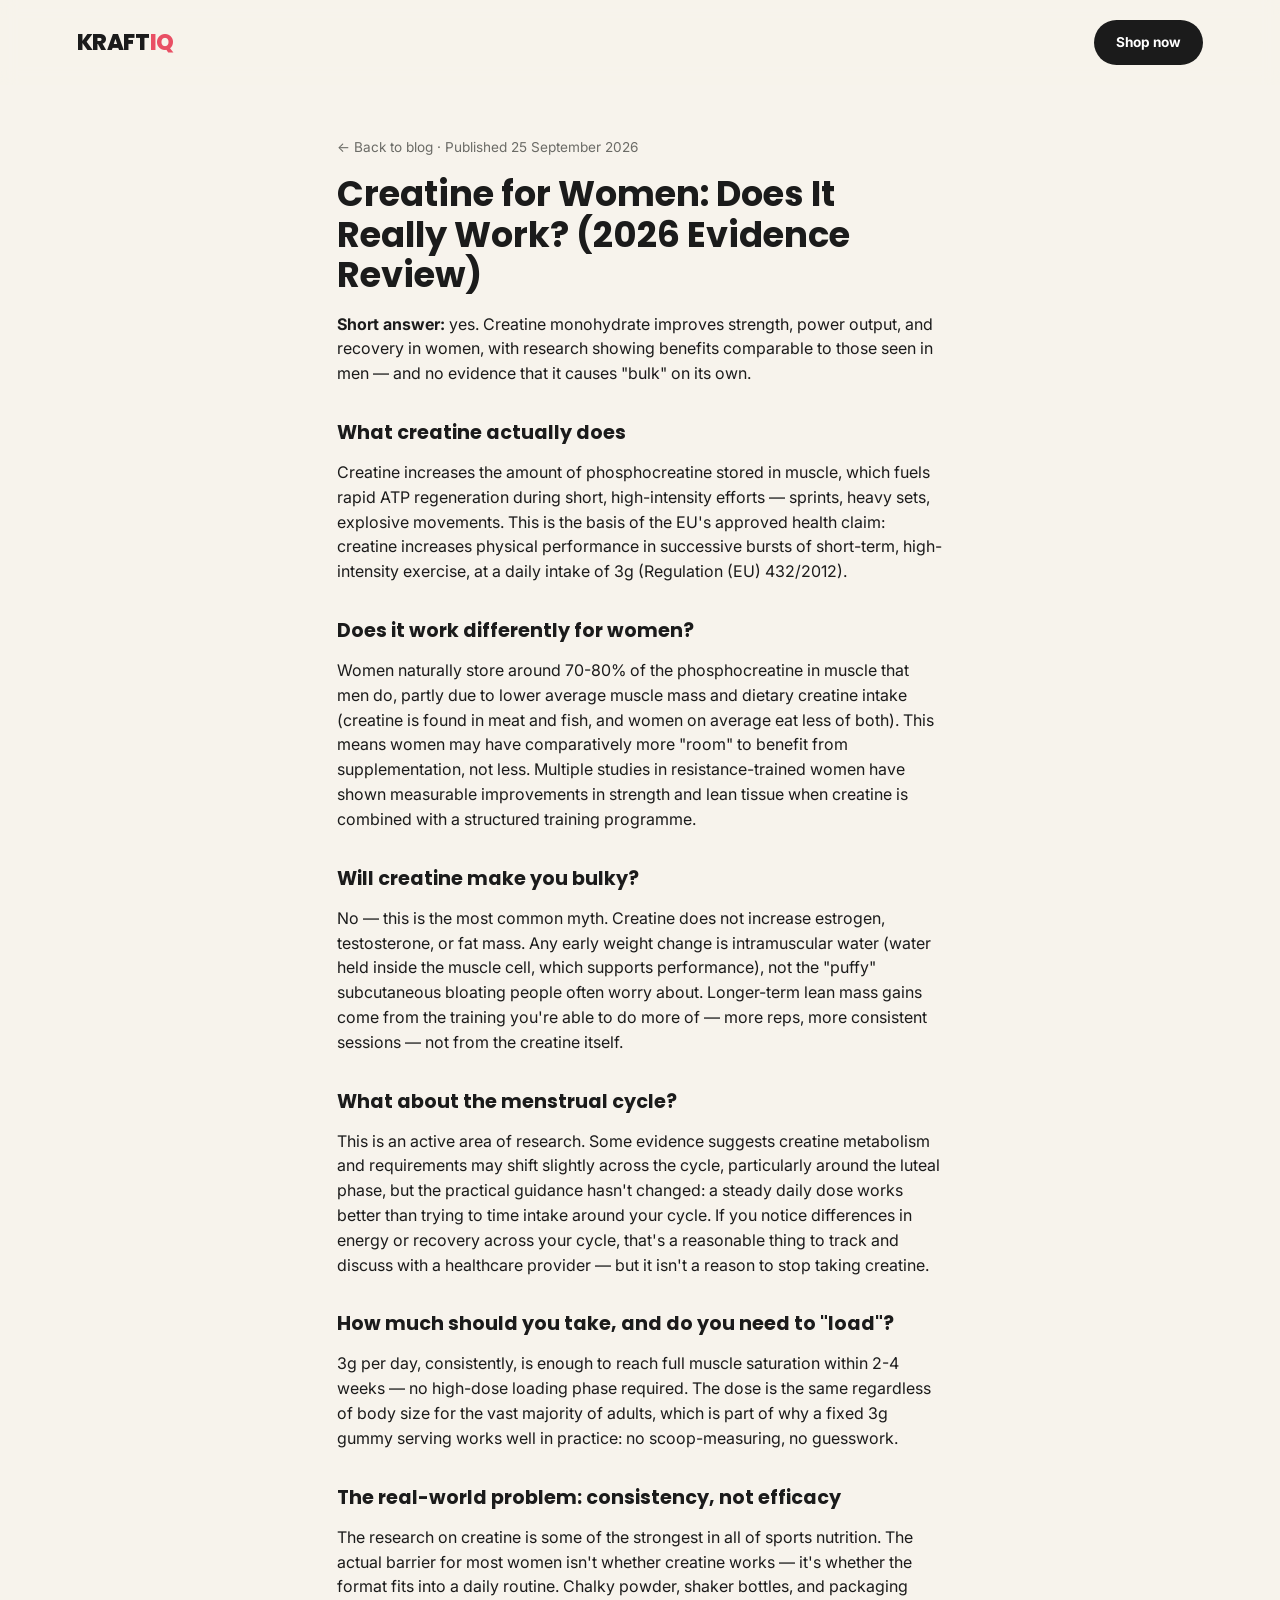
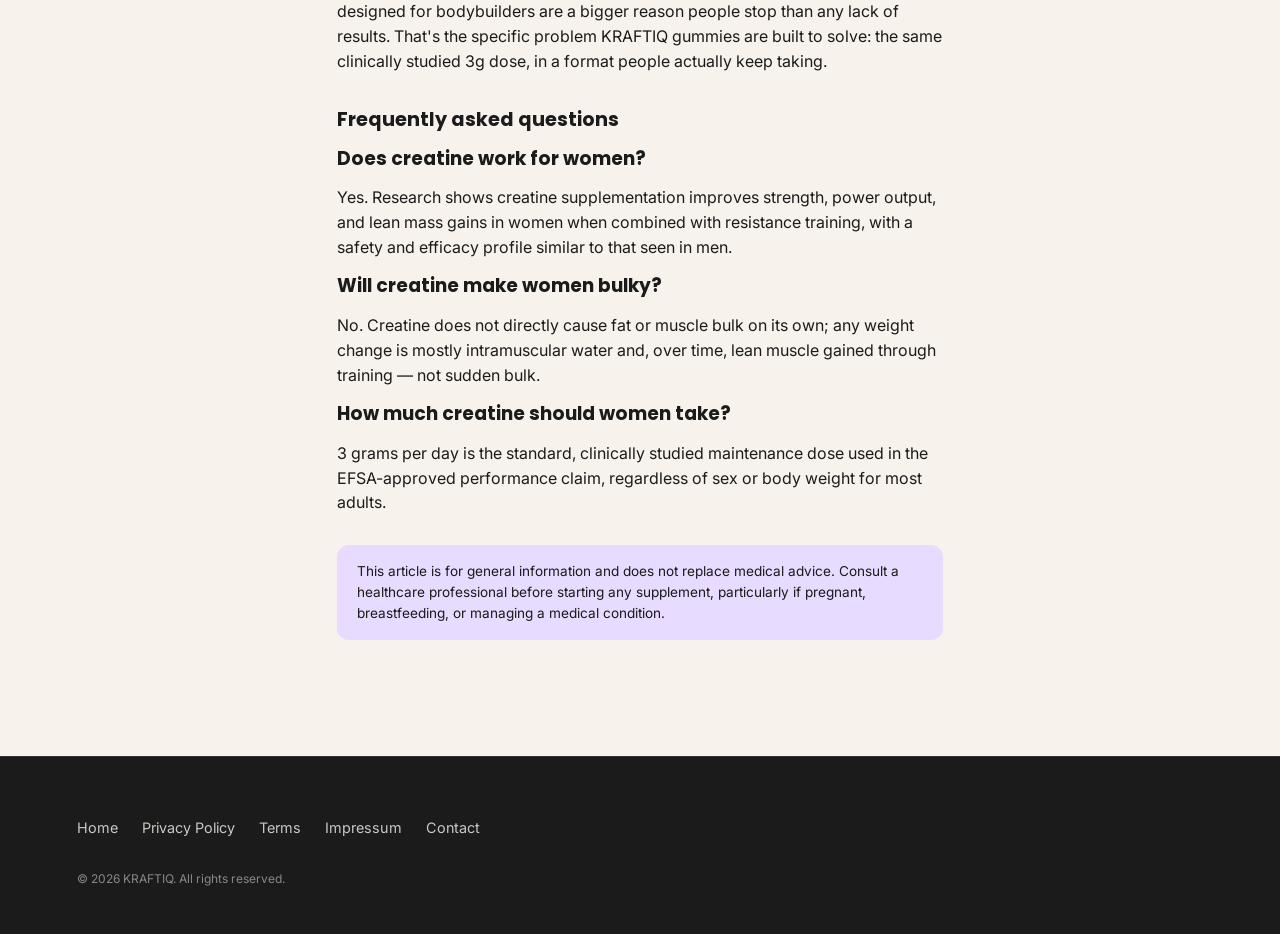
==== blog/creatine-for-women-evidence-review.html @ bcc06ae9 "Publish first 2 blog posts: creatine for women, gummies vs powder" ====
<!DOCTYPE html>
<html lang="en">
<head>
<meta charset="UTF-8" />
<meta name="viewport" content="width=device-width, initial-scale=1.0" />
<title>Creatine for Women: Does It Really Work? (2026 Evidence Review) — KRAFTIQ</title>
<meta name="description" content="A direct, evidence-based answer: yes, creatine works for women — for strength, recovery, and lean muscle — without causing bulk or excess water weight. Here's what the research shows." />
<link rel="canonical" href="https://kraftiq.eu/blog/creatine-for-women-evidence-review.html" />
<meta property="og:type" content="article" />
<meta property="og:title" content="Creatine for Women: Does It Really Work? (2026 Evidence Review)" />
<meta property="og:description" content="What the research actually says about creatine and women's strength, recovery, and training outcomes." />
<link href="https://fonts.googleapis.com/css2?family=Poppins:wght@600;700;800&family=Inter:wght@400;500;600;700&display=swap" rel="stylesheet">
<link rel="stylesheet" href="../css/styles.css" />
<link rel="icon" href="../favicon.svg" type="image/svg+xml" />
<script type="application/ld+json">
{
  "@context": "https://schema.org",
  "@type": "Article",
  "headline": "Creatine for Women: Does It Really Work? (2026 Evidence Review)",
  "author": { "@type": "Organization", "name": "KRAFTIQ" },
  "publisher": { "@type": "Organization", "name": "KRAFTIQ" },
  "datePublished": "2026-09-25",
  "dateModified": "2026-09-25",
  "mainEntityOfPage": "https://kraftiq.eu/blog/creatine-for-women-evidence-review.html"
}
</script>
<script type="application/ld+json">
{
  "@context": "https://schema.org",
  "@type": "FAQPage",
  "mainEntity": [
    { "@type": "Question", "name": "Does creatine work for women?", "acceptedAnswer": { "@type": "Answer", "text": "Yes. Research shows creatine supplementation improves strength, power output, and lean mass gains in women when combined with resistance training, with a safety and efficacy profile similar to that seen in men." } },
    { "@type": "Question", "name": "Will creatine make women bulky?", "acceptedAnswer": { "@type": "Answer", "text": "No. Creatine does not directly cause fat or muscle bulk on its own; any weight change is mostly intramuscular water and, over time, lean muscle gained through training \u2014 not sudden bulk." } },
    { "@type": "Question", "name": "How much creatine should women take?", "acceptedAnswer": { "@type": "Answer", "text": "3 grams per day is the standard, clinically studied maintenance dose used in the EFSA-approved performance claim, regardless of sex or body weight for most adults." } }
  ]
}
</script>
</head>
<body>
<header class="nav">
  <a href="../index.html#top" class="logo">KRAFT<span>IQ</span></a>
  <a href="../index.html#pricing" class="btn btn-primary nav-cta">Shop now</a>
</header>
<main>
  <article class="legal-page blog-post">
    <p class="legal-updated"><a href="index.html">← Back to blog</a> · Published 25 September 2026</p>
    <h1>Creatine for Women: Does It Really Work? (2026 Evidence Review)</h1>

    <p class="lead-answer"><strong>Short answer:</strong> yes. Creatine monohydrate improves
    strength, power output, and recovery in women, with research showing benefits
    comparable to those seen in men — and no evidence that it causes "bulk" on its own.</p>

    <h2>What creatine actually does</h2>
    <p>Creatine increases the amount of phosphocreatine stored in muscle, which fuels rapid
    ATP regeneration during short, high-intensity efforts — sprints, heavy sets, explosive
    movements. This is the basis of the EU's approved health claim: creatine increases
    physical performance in successive bursts of short-term, high-intensity exercise, at a
    daily intake of 3g (Regulation (EU) 432/2012).</p>

    <h2>Does it work differently for women?</h2>
    <p>Women naturally store around 70-80% of the phosphocreatine in muscle that men do,
    partly due to lower average muscle mass and dietary creatine intake (creatine is found
    in meat and fish, and women on average eat less of both). This means women may have
    comparatively more "room" to benefit from supplementation, not less. Multiple studies in
    resistance-trained women have shown measurable improvements in strength and lean tissue
    when creatine is combined with a structured training programme.</p>

    <h2>Will creatine make you bulky?</h2>
    <p>No — this is the most common myth. Creatine does not increase estrogen, testosterone,
    or fat mass. Any early weight change is intramuscular water (water held inside the
    muscle cell, which supports performance), not the "puffy" subcutaneous bloating people
    often worry about. Longer-term lean mass gains come from the training you're able to do
    more of — more reps, more consistent sessions — not from the creatine itself.</p>

    <h2>What about the menstrual cycle?</h2>
    <p>This is an active area of research. Some evidence suggests creatine metabolism and
    requirements may shift slightly across the cycle, particularly around the luteal phase,
    but the practical guidance hasn't changed: a steady daily dose works better than trying
    to time intake around your cycle. If you notice differences in energy or recovery across
    your cycle, that's a reasonable thing to track and discuss with a healthcare provider —
    but it isn't a reason to stop taking creatine.</p>

    <h2>How much should you take, and do you need to "load"?</h2>
    <p>3g per day, consistently, is enough to reach full muscle saturation within 2-4 weeks
    — no high-dose loading phase required. The dose is the same regardless of body size for
    the vast majority of adults, which is part of why a fixed 3g gummy serving works well in
    practice: no scoop-measuring, no guesswork.</p>

    <h2>The real-world problem: consistency, not efficacy</h2>
    <p>The research on creatine is some of the strongest in all of sports nutrition. The
    actual barrier for most women isn't whether creatine works — it's whether the format
    fits into a daily routine. Chalky powder, shaker bottles, and packaging designed for
    bodybuilders are a bigger reason people stop than any lack of results. That's the
    specific problem <a href="../index.html">KRAFTIQ</a> gummies are built to solve: the
    same clinically studied 3g dose, in a format people actually keep taking.</p>

    <h2>Frequently asked questions</h2>
    <h3>Does creatine work for women?</h3>
    <p>Yes. Research shows creatine supplementation improves strength, power output, and
    lean mass gains in women when combined with resistance training, with a safety and
    efficacy profile similar to that seen in men.</p>
    <h3>Will creatine make women bulky?</h3>
    <p>No. Creatine does not directly cause fat or muscle bulk on its own; any weight change
    is mostly intramuscular water and, over time, lean muscle gained through training — not
    sudden bulk.</p>
    <h3>How much creatine should women take?</h3>
    <p>3 grams per day is the standard, clinically studied maintenance dose used in the
    EFSA-approved performance claim, regardless of sex or body weight for most adults.</p>

    <p class="legal-note">This article is for general information and does not replace
    medical advice. Consult a healthcare professional before starting any supplement,
    particularly if pregnant, breastfeeding, or managing a medical condition.</p>
  </article>
</main>
<footer class="footer">
  <div class="footer-links">
    <a href="../index.html">Home</a>
    <a href="../privacy.html">Privacy Policy</a>
    <a href="../terms.html">Terms</a>
    <a href="../impressum.html">Impressum</a>
    <a href="../contact.html">Contact</a>
  </div>
  <p class="copyright">© 2026 KRAFTIQ. All rights reserved.</p>
</footer>
</body>
</html>
---- css/styles.css ----
:root {
  --cream: #F7F3EC;
  --ink: #1B1B1B;
  --lime: #C6F135;
  --lime-dark: #a8d61a;
  --berry: #E94F64;
  --lilac: #E7DBFF;
  --gray: #6b6b66;
  --white: #ffffff;
  --radius: 20px;
  --font-display: 'Poppins', sans-serif;
  --font-body: 'Inter', sans-serif;
}

* { box-sizing: border-box; }

html { scroll-behavior: smooth; }

body {
  margin: 0;
  background: var(--cream);
  color: var(--ink);
  font-family: var(--font-body);
  line-height: 1.55;
}

h1, h2, h3 {
  font-family: var(--font-display);
  line-height: 1.15;
  margin: 0 0 16px;
}

p { margin: 0 0 16px; }

a { color: inherit; text-decoration: none; }

.eyebrow {
  display: inline-block;
  font-weight: 700;
  text-transform: uppercase;
  letter-spacing: 0.08em;
  font-size: 0.75rem;
  color: var(--ink);
  background: var(--lime);
  padding: 6px 14px;
  border-radius: 999px;
  margin-bottom: 18px;
}
.eyebrow-berry { background: var(--berry); color: var(--white); }

/* Buttons */
.btn {
  display: inline-block;
  padding: 12px 24px;
  border-radius: 999px;
  font-weight: 700;
  font-size: 0.95rem;
  border: 2px solid transparent;
  cursor: pointer;
  transition: transform 0.15s ease, box-shadow 0.15s ease;
}
.btn:hover { transform: translateY(-2px); }
.btn-primary { background: var(--ink); color: var(--white); }
.btn-primary:hover { box-shadow: 0 8px 20px rgba(0,0,0,0.2); }
.btn-ghost { background: transparent; border-color: var(--ink); color: var(--ink); }
.btn-lg { padding: 16px 32px; font-size: 1.05rem; }
.btn-block { display: block; text-align: center; width: 100%; }

/* Announcement bar */
.announce {
  background: var(--ink);
  color: var(--cream);
  text-align: center;
  font-size: 0.8rem;
  padding: 8px 16px;
  font-weight: 500;
  letter-spacing: 0.02em;
}

/* Nav */
.nav {
  display: flex;
  align-items: center;
  justify-content: space-between;
  padding: 20px 6vw;
  position: sticky;
  top: 0;
  background: rgba(247,243,236,0.9);
  backdrop-filter: blur(8px);
  z-index: 50;
}
.logo {
  font-family: var(--font-display);
  font-weight: 800;
  font-size: 1.4rem;
  letter-spacing: -0.02em;
}
.logo span { color: var(--berry); }
.nav-links { display: flex; gap: 28px; }
.nav-links a { font-weight: 600; font-size: 0.9rem; }
.nav-links a:hover { color: var(--berry); }
.nav-cta { font-size: 0.85rem; padding: 10px 20px; }

@media (max-width: 800px) {
  .nav-links { display: none; }
}

/* Hero */
.hero {
  display: grid;
  grid-template-columns: 1.1fr 0.9fr;
  gap: 40px;
  align-items: center;
  padding: 60px 6vw 90px;
  max-width: 1400px;
  margin: 0 auto;
}
.hero h1 {
  font-size: clamp(2.4rem, 5vw, 4rem);
  letter-spacing: -0.02em;
}
.hero h1 em { color: var(--berry); font-style: normal; }
.lead { font-size: 1.1rem; color: #3a3a36; max-width: 480px; }
.hero-actions { display: flex; gap: 16px; flex-wrap: wrap; margin-bottom: 24px; }
.hero-stars { font-weight: 700; color: var(--lime-dark); }
.hero-stars span { color: var(--gray); font-weight: 500; margin-left: 8px; }

.hero-art {
  position: relative;
  height: 420px;
  display: flex;
  align-items: center;
  justify-content: center;
}
.blob {
  position: absolute;
  border-radius: 50%;
  filter: blur(2px);
  opacity: 0.9;
}
.blob-lime { width: 260px; height: 260px; background: var(--lime); top: 10px; left: 10px; }
.blob-berry { width: 180px; height: 180px; background: var(--berry); bottom: 0; right: 20px; opacity: 0.85; }

.jar {
  position: relative;
  width: 200px;
  height: 260px;
  background: var(--white);
  border-radius: 30px;
  box-shadow: 0 30px 60px rgba(0,0,0,0.15);
  display: flex;
  align-items: center;
  justify-content: center;
  z-index: 2;
}
.jar-lid {
  position: absolute;
  top: -22px;
  left: 50%;
  transform: translateX(-50%);
  width: 130px;
  height: 40px;
  background: var(--ink);
  border-radius: 12px;
}
.jar-label {
  font-family: var(--font-display);
  font-weight: 800;
  text-align: center;
  color: var(--ink);
  font-size: 1.3rem;
  line-height: 1.3;
}
.jar-label small { font-size: 0.6rem; color: var(--berry); font-weight: 700; letter-spacing: 0.05em; }
.gummy {
  position: absolute;
  border-radius: 50% 50% 45% 45%;
  box-shadow: inset 0 -6px 10px rgba(0,0,0,0.15);
}
.g1 { width: 46px; height: 46px; background: var(--berry); top: -50px; left: -30px; }
.g2 { width: 38px; height: 38px; background: var(--lime); top: -30px; right: -20px; }
.g3 { width: 30px; height: 30px; background: var(--lilac); bottom: -10px; left: -10px; }

/* Trust bar */
.trustbar {
  display: flex;
  flex-wrap: wrap;
  justify-content: center;
  gap: 12px 40px;
  padding: 24px 6vw;
  background: var(--ink);
  color: var(--cream);
  font-weight: 600;
  font-size: 0.85rem;
  text-align: center;
}

/* Split section */
.split {
  display: grid;
  grid-template-columns: 0.9fr 1.1fr;
  gap: 40px;
  align-items: center;
  padding: 90px 6vw;
  max-width: 1400px;
  margin: 0 auto;
}
.split-media { display: flex; justify-content: center; }
.shaker { position: relative; width: 140px; height: 220px; }
.shaker-body {
  position: absolute;
  bottom: 0;
  width: 140px;
  height: 180px;
  background: var(--white);
  border: 3px solid var(--ink);
  border-radius: 16px;
}
.shaker-cap {
  position: absolute;
  top: 0;
  left: 20px;
  width: 100px;
  height: 30px;
  background: var(--berry);
  border-radius: 10px 10px 0 0;
}
.powder-cloud {
  position: absolute;
  top: 40px;
  left: 15px;
  width: 110px;
  height: 60px;
  background: var(--lilac);
  border-radius: 50%;
  opacity: 0.7;
}
.split-copy h2 { font-size: 2rem; max-width: 600px; }
.highlight { font-weight: 700; font-size: 1.15rem; color: var(--berry); }

@media (max-width: 900px) {
  .hero, .split { grid-template-columns: 1fr; }
  .split-media { order: -1; }
}

/* Section headers */
.section-title {
  font-size: clamp(1.7rem, 3vw, 2.4rem);
  text-align: center;
  max-width: 800px;
  margin: 0 auto 12px;
}
.section-sub {
  text-align: center;
  color: var(--gray);
  max-width: 600px;
  margin: 0 auto 40px;
}

/* Steps */
.steps { padding: 90px 6vw; max-width: 1300px; margin: 0 auto; }
.steps-grid {
  display: grid;
  grid-template-columns: repeat(3, 1fr);
  gap: 28px;
}
.step {
  background: var(--white);
  border-radius: var(--radius);
  padding: 32px;
}
.step-num {
  font-family: var(--font-display);
  font-weight: 800;
  font-size: 2.2rem;
  color: var(--lime-dark);
  margin-bottom: 8px;
}

@media (max-width: 900px) {
  .steps-grid { grid-template-columns: 1fr; }
}

/* Science */
.science {
  display: grid;
  grid-template-columns: 1.1fr 0.9fr;
  gap: 50px;
  padding: 90px 6vw;
  background: var(--lilac);
  align-items: start;
}
.science-copy h2 { font-size: 2rem; }
blockquote {
  margin: 0 0 24px;
  padding: 20px 24px;
  background: var(--white);
  border-radius: 16px;
  font-style: italic;
  font-size: 1.05rem;
}
blockquote cite {
  display: block;
  margin-top: 10px;
  font-style: normal;
  font-size: 0.8rem;
  color: var(--gray);
}
.benefit-list { list-style: none; padding: 0; }
.benefit-list li {
  padding: 10px 0 10px 30px;
  position: relative;
  border-bottom: 1px solid rgba(0,0,0,0.08);
}
.benefit-list li::before {
  content: "✓";
  position: absolute;
  left: 0;
  color: var(--berry);
  font-weight: 800;
}
.fineprint { font-size: 0.75rem; color: var(--gray); }

.label-card {
  background: var(--white);
  border-radius: var(--radius);
  padding: 28px;
  border: 3px solid var(--ink);
}
.label-card h3 { font-size: 1.1rem; border-bottom: 3px solid var(--ink); padding-bottom: 10px; }
.label-row {
  display: flex;
  justify-content: space-between;
  padding: 10px 0;
  border-bottom: 1px dashed rgba(0,0,0,0.15);
  font-weight: 600;
  font-size: 0.9rem;
}
.label-row.muted { color: var(--gray); font-weight: 400; font-size: 0.82rem; }

@media (max-width: 900px) { .science { grid-template-columns: 1fr; } }

/* For you / audience */
.for-you { padding: 90px 6vw; max-width: 1300px; margin: 0 auto; }
.audience-grid {
  display: grid;
  grid-template-columns: repeat(3, 1fr);
  gap: 24px;
}
.audience-card {
  background: var(--berry);
  color: var(--white);
  border-radius: var(--radius);
  padding: 30px;
}
.audience-card:nth-child(2) { background: var(--ink); }
.audience-card:nth-child(3) { background: var(--lime-dark); color: var(--ink); }

@media (max-width: 900px) { .audience-grid { grid-template-columns: 1fr; } }

/* Compare table */
.compare { padding: 90px 6vw; max-width: 1000px; margin: 0 auto; }
.compare-table {
  width: 100%;
  border-collapse: collapse;
  background: var(--white);
  border-radius: var(--radius);
  overflow: hidden;
}
.compare-table th, .compare-table td {
  padding: 16px 20px;
  text-align: left;
  border-bottom: 1px solid rgba(0,0,0,0.08);
}
.compare-table th { background: var(--ink); color: var(--white); font-family: var(--font-display); }
.compare-table td:nth-child(2) { font-weight: 700; color: var(--berry); }

/* Reviews */
.reviews { padding: 90px 6vw; max-width: 1300px; margin: 0 auto; }
.reviews-grid {
  display: grid;
  grid-template-columns: repeat(3, 1fr);
  gap: 24px;
}
.review {
  background: var(--white);
  border-radius: var(--radius);
  padding: 28px;
  margin: 0;
  font-size: 0.95rem;
}
.review cite { display: block; margin-top: 16px; font-weight: 700; font-style: normal; }

@media (max-width: 900px) { .reviews-grid { grid-template-columns: 1fr; } }

/* Pricing */
.pricing { padding: 90px 6vw; max-width: 1300px; margin: 0 auto; }
.pricing-grid {
  display: grid;
  grid-template-columns: repeat(3, 1fr);
  gap: 24px;
  align-items: stretch;
}
.price-card {
  background: var(--white);
  border-radius: var(--radius);
  padding: 32px;
  display: flex;
  flex-direction: column;
  position: relative;
  border: 2px solid transparent;
}
.price-card--featured { border-color: var(--ink); background: var(--lime); }
.badge {
  position: absolute;
  top: -14px;
  left: 24px;
  background: var(--ink);
  color: var(--white);
  font-size: 0.75rem;
  font-weight: 700;
  padding: 6px 14px;
  border-radius: 999px;
}
.price { font-family: var(--font-display); font-size: 2.2rem; font-weight: 800; }
.price span { font-size: 1rem; font-weight: 500; }
.price-sub { color: var(--gray); font-size: 0.85rem; }
.price-card--featured .price-sub { color: #333; }
.price-card ul { list-style: none; padding: 0; margin: 0 0 24px; flex: 1; }
.price-card li { padding: 6px 0; font-size: 0.9rem; }
.price-card li::before { content: "• "; color: var(--berry); font-weight: 800; }
.guarantee { text-align: center; margin-top: 30px; font-weight: 600; }

@media (max-width: 900px) { .pricing-grid { grid-template-columns: 1fr; } }

/* FAQ */
.faq { padding: 90px 6vw; max-width: 900px; margin: 0 auto; }
.faq-list details {
  background: var(--white);
  border-radius: 14px;
  padding: 18px 22px;
  margin-bottom: 14px;
}
.faq-list summary {
  font-weight: 700;
  cursor: pointer;
  list-style: none;
}
.faq-list summary::-webkit-details-marker { display: none; }
.faq-list summary::after { content: "+"; float: right; font-weight: 800; color: var(--berry); }
.faq-list details[open] summary::after { content: "–"; }
.faq-list p { margin-top: 12px; color: #3a3a36; }

/* Newsletter / Klaviyo signup */
.newsletter {
  text-align: center;
  padding: 80px 6vw;
  background: var(--lilac);
}
.newsletter h2 { font-size: clamp(1.6rem, 3vw, 2.2rem); }
.newsletter p { color: #3a3a36; max-width: 500px; margin: 0 auto 24px; }
.newsletter-form {
  display: flex;
  gap: 12px;
  justify-content: center;
  flex-wrap: wrap;
  max-width: 480px;
  margin: 0 auto;
}
.newsletter-form input[type="email"] {
  flex: 1;
  min-width: 220px;
  font-family: var(--font-body);
  font-size: 1rem;
  padding: 12px 18px;
  border-radius: 999px;
  border: 2px solid rgba(0,0,0,0.15);
}
.newsletter-status {
  min-height: 1.2em;
  margin-top: 14px;
  font-weight: 600;
  font-size: 0.9rem;
}
.newsletter-status.success { color: #1c7a3c; }
.newsletter-status.error { color: var(--berry); }

/* Final CTA */
.final-cta {
  text-align: center;
  padding: 100px 6vw;
  background: var(--ink);
  color: var(--white);
}
.final-cta h2 { font-size: clamp(1.8rem, 4vw, 2.8rem); max-width: 700px; margin: 0 auto 30px; }

/* Footer */
.footer {
  padding: 60px 6vw 30px;
  background: var(--ink);
  color: var(--cream);
  border-top: 1px solid rgba(255,255,255,0.1);
}
.footer .logo { color: var(--cream); }
.footer .logo span { color: var(--lime); }
.footer-top p { color: rgba(247,243,236,0.7); }
.footer-links { display: flex; gap: 24px; flex-wrap: wrap; margin-bottom: 30px; }
.footer-links a { font-size: 0.9rem; color: rgba(247,243,236,0.8); }
.footer-links a:hover { color: var(--lime); }
.legal { font-size: 0.72rem; color: rgba(247,243,236,0.5); max-width: 900px; }
.copyright { font-size: 0.75rem; color: rgba(247,243,236,0.5); }

/* Legal / static pages */
.legal-page {
  max-width: 760px;
  margin: 0 auto;
  padding: 60px 6vw 100px;
}
.legal-page h1 { font-size: 2.2rem; }
.legal-page h2 { font-size: 1.2rem; margin-top: 36px; }
.legal-updated { color: var(--gray); font-size: 0.85rem; margin-top: -8px; }
.legal-note {
  background: var(--lilac);
  border-radius: 12px;
  padding: 16px 20px;
  font-size: 0.85rem;
  margin-top: 30px;
}

/* Contact form */
.contact-form {
  display: flex;
  flex-direction: column;
  gap: 16px;
  max-width: 460px;
  margin-top: 24px;
}
.contact-form label {
  display: flex;
  flex-direction: column;
  gap: 6px;
  font-weight: 600;
  font-size: 0.9rem;
}
.contact-form input,
.contact-form textarea {
  font-family: var(--font-body);
  font-size: 1rem;
  padding: 10px 14px;
  border-radius: 10px;
  border: 2px solid rgba(0,0,0,0.15);
  background: var(--white);
}
.contact-form button { align-self: flex-start; }
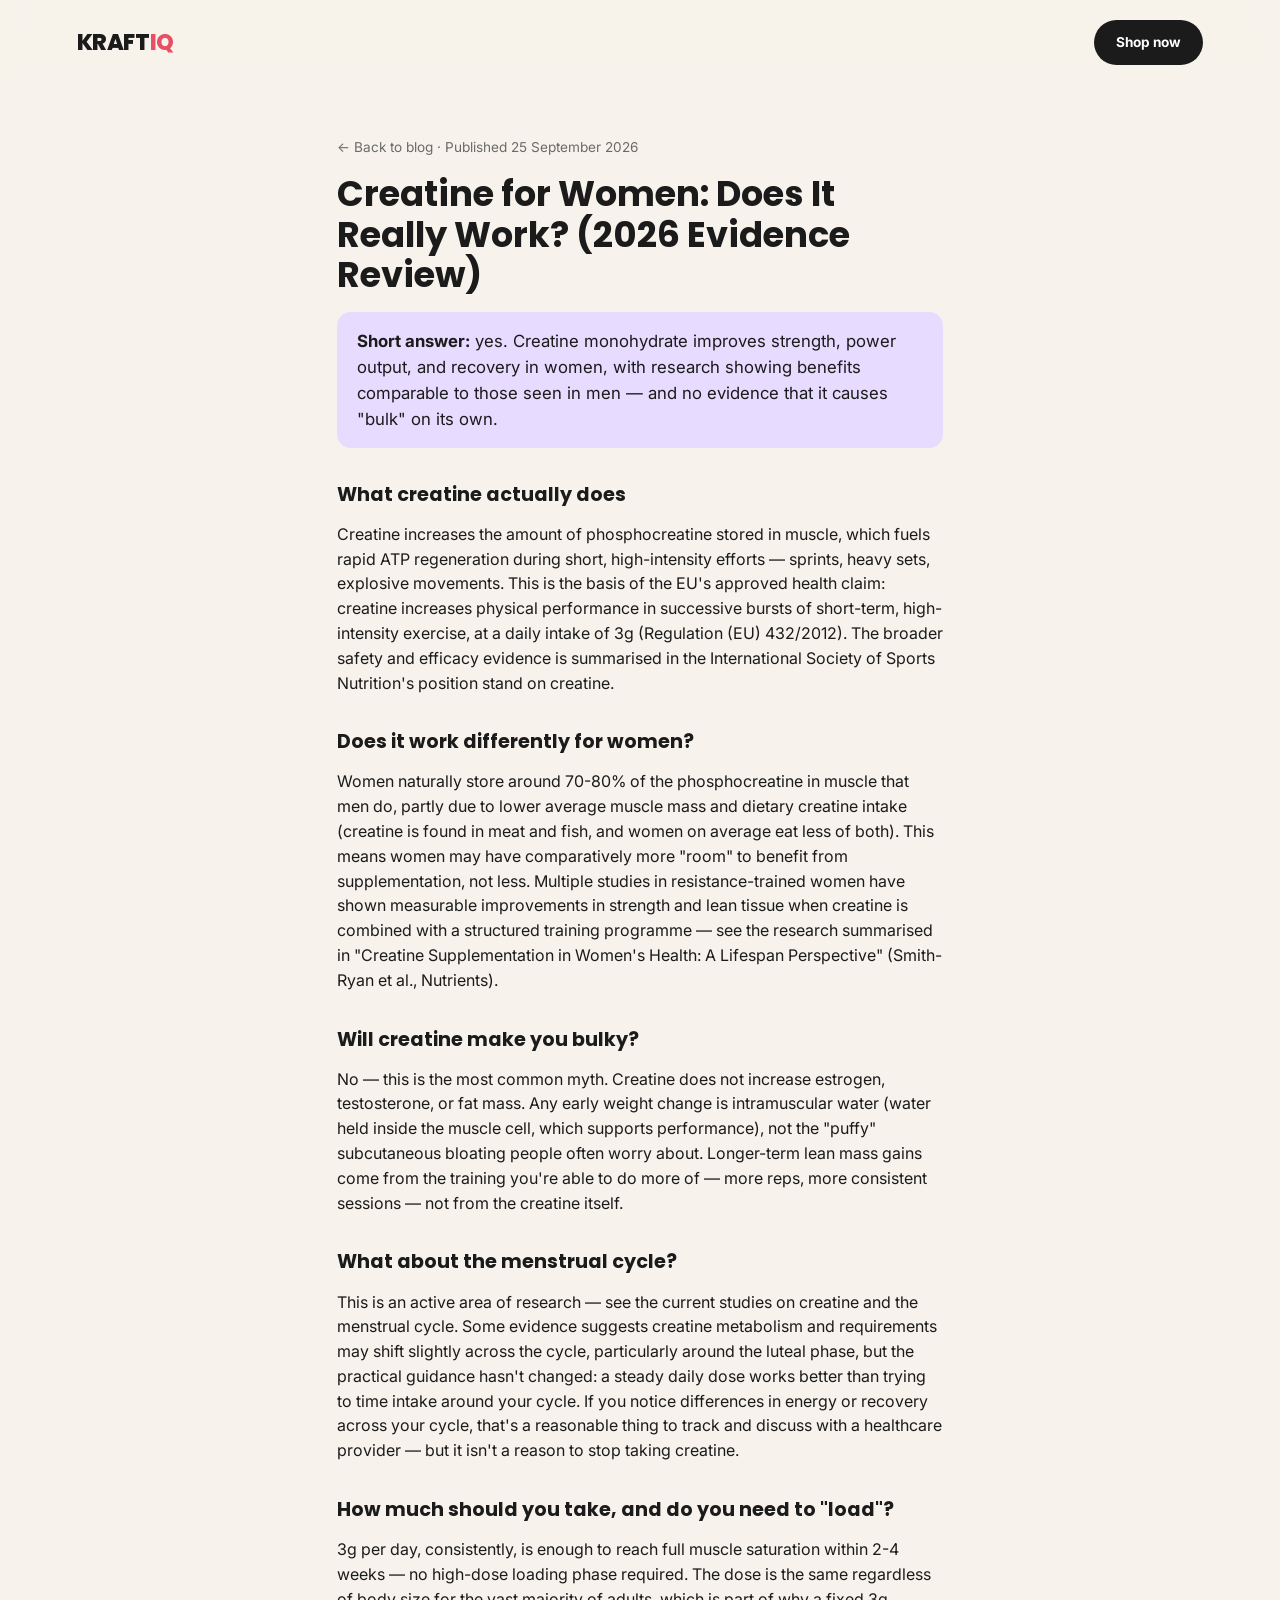
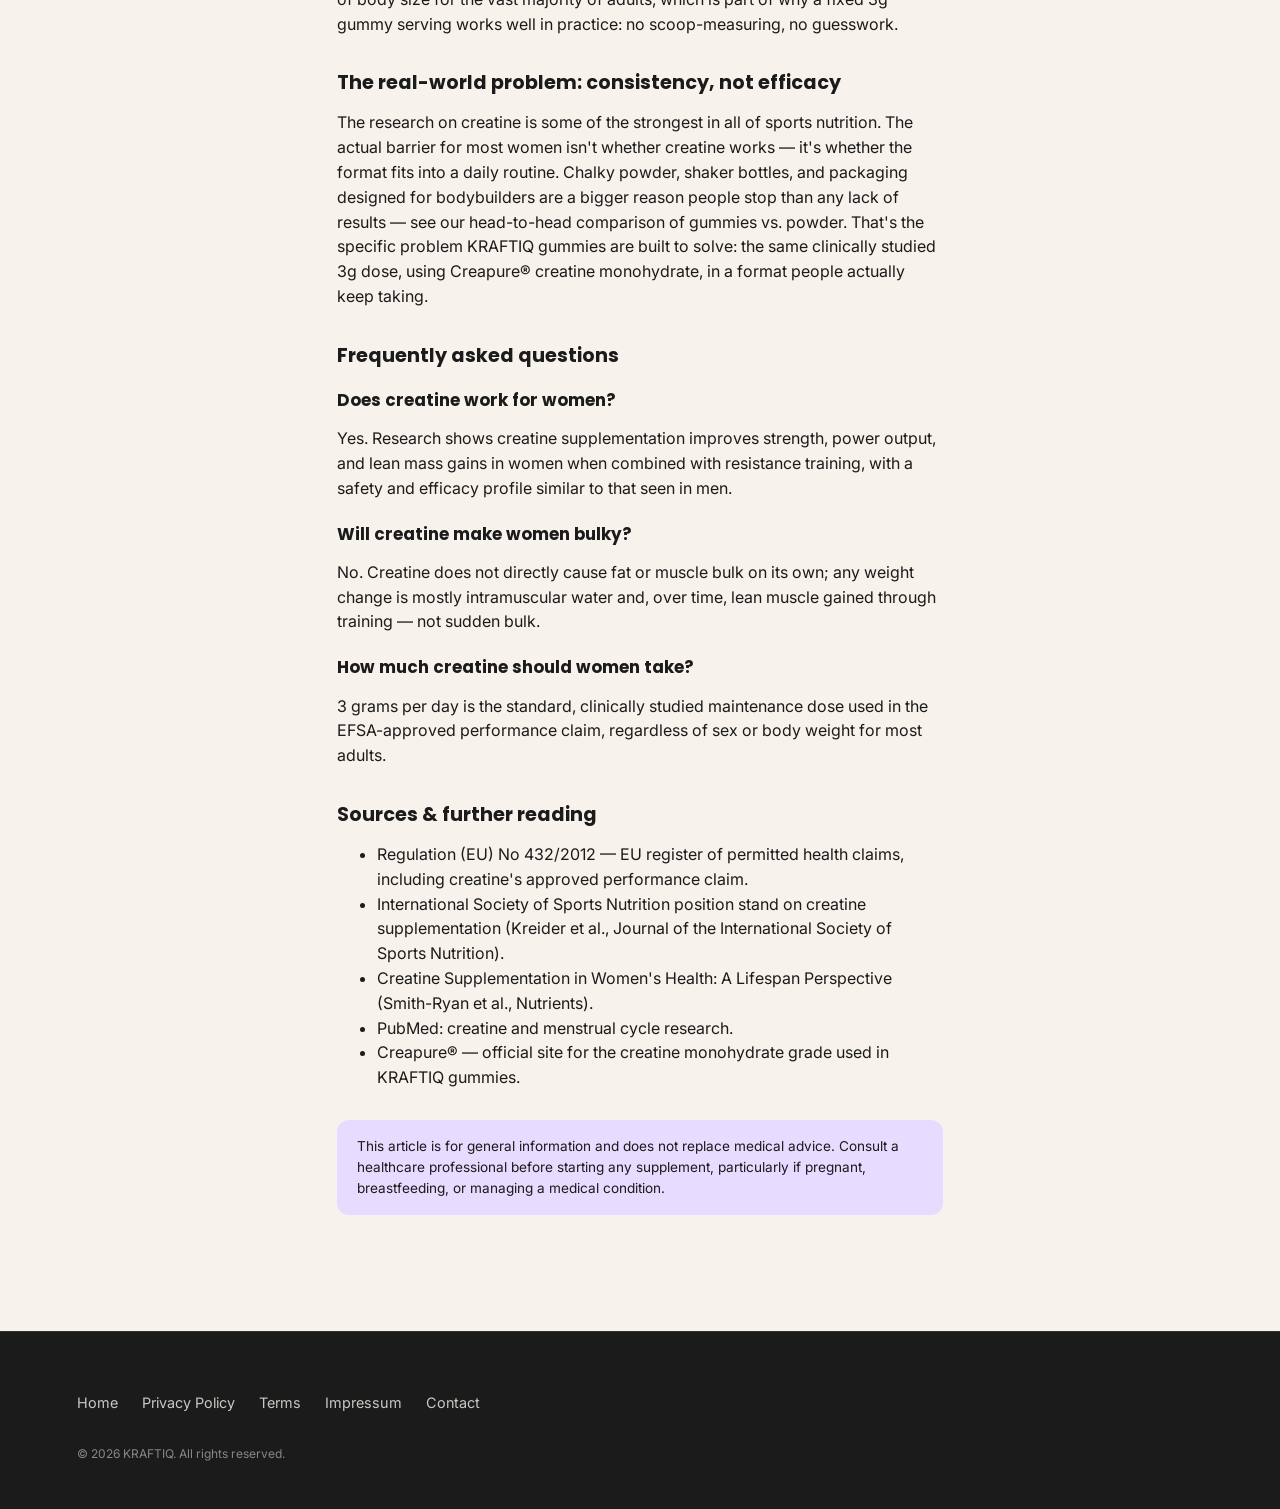
==== commit 09fc0278: "Add citation links and sources section to creatine-for-women post" ====
--- a/blog/creatine-for-women-evidence-review.html
+++ b/blog/creatine-for-women-evidence-review.html
@@ -55,7 +55,8 @@
     ATP regeneration during short, high-intensity efforts — sprints, heavy sets, explosive
     movements. This is the basis of the EU's approved health claim: creatine increases
     physical performance in successive bursts of short-term, high-intensity exercise, at a
-    daily intake of 3g (Regulation (EU) 432/2012).</p>
+    daily intake of 3g (<a href="https://eur-lex.europa.eu/legal-content/EN/TXT/?uri=CELEX:32012R0432" target="_blank" rel="noopener">Regulation (EU) 432/2012</a>). The broader safety and efficacy evidence is
+    summarised in the <a href="https://pubmed.ncbi.nlm.nih.gov/?term=International+Society+of+Sports+Nutrition+position+stand+creatine" target="_blank" rel="noopener">International Society of Sports Nutrition's position stand on creatine</a>.</p>
 
     <h2>Does it work differently for women?</h2>
     <p>Women naturally store around 70-80% of the phosphocreatine in muscle that men do,
@@ -63,7 +64,8 @@
     in meat and fish, and women on average eat less of both). This means women may have
     comparatively more "room" to benefit from supplementation, not less. Multiple studies in
     resistance-trained women have shown measurable improvements in strength and lean tissue
-    when creatine is combined with a structured training programme.</p>
+    when creatine is combined with a structured training programme — see the research
+    summarised in <a href="https://pubmed.ncbi.nlm.nih.gov/?term=creatine+supplementation+women+lifespan" target="_blank" rel="noopener">"Creatine Supplementation in Women's Health: A Lifespan Perspective" (Smith-Ryan et al., Nutrients)</a>.</p>
 
     <h2>Will creatine make you bulky?</h2>
     <p>No — this is the most common myth. Creatine does not increase estrogen, testosterone,
@@ -73,12 +75,14 @@
     more of — more reps, more consistent sessions — not from the creatine itself.</p>
 
     <h2>What about the menstrual cycle?</h2>
-    <p>This is an active area of research. Some evidence suggests creatine metabolism and
-    requirements may shift slightly across the cycle, particularly around the luteal phase,
-    but the practical guidance hasn't changed: a steady daily dose works better than trying
-    to time intake around your cycle. If you notice differences in energy or recovery across
-    your cycle, that's a reasonable thing to track and discuss with a healthcare provider —
-    but it isn't a reason to stop taking creatine.</p>
+    <p>This is an active area of research — see the
+    <a href="https://pubmed.ncbi.nlm.nih.gov/?term=creatine+menstrual+cycle+supplementation" target="_blank" rel="noopener">current studies on creatine and the menstrual cycle</a>.
+    Some evidence suggests creatine metabolism and requirements may shift slightly across the
+    cycle, particularly around the luteal phase, but the practical guidance hasn't changed: a
+    steady daily dose works better than trying to time intake around your cycle. If you
+    notice differences in energy or recovery across your cycle, that's a reasonable thing to
+    track and discuss with a healthcare provider — but it isn't a reason to stop taking
+    creatine.</p>
 
     <h2>How much should you take, and do you need to "load"?</h2>
     <p>3g per day, consistently, is enough to reach full muscle saturation within 2-4 weeks
@@ -90,9 +94,10 @@
     <p>The research on creatine is some of the strongest in all of sports nutrition. The
     actual barrier for most women isn't whether creatine works — it's whether the format
     fits into a daily routine. Chalky powder, shaker bottles, and packaging designed for
-    bodybuilders are a bigger reason people stop than any lack of results. That's the
-    specific problem <a href="../index.html">KRAFTIQ</a> gummies are built to solve: the
-    same clinically studied 3g dose, in a format people actually keep taking.</p>
+    bodybuilders are a bigger reason people stop than any lack of results — see our
+    <a href="creatine-gummies-vs-powder.html">head-to-head comparison of gummies vs. powder</a>.
+    That's the specific problem <a href="../index.html">KRAFTIQ</a> gummies are built to
+    solve: the same clinically studied 3g dose, using <a href="https://www.creapure.com/" target="_blank" rel="noopener">Creapure®</a> creatine monohydrate, in a format people actually keep taking.</p>
 
     <h2>Frequently asked questions</h2>
     <h3>Does creatine work for women?</h3>
@@ -106,6 +111,15 @@
     <h3>How much creatine should women take?</h3>
     <p>3 grams per day is the standard, clinically studied maintenance dose used in the
     EFSA-approved performance claim, regardless of sex or body weight for most adults.</p>
+
+    <h2>Sources &amp; further reading</h2>
+    <ul>
+      <li><a href="https://eur-lex.europa.eu/legal-content/EN/TXT/?uri=CELEX:32012R0432" target="_blank" rel="noopener">Regulation (EU) No 432/2012</a> — EU register of permitted health claims, including creatine's approved performance claim.</li>
+      <li><a href="https://pubmed.ncbi.nlm.nih.gov/?term=International+Society+of+Sports+Nutrition+position+stand+creatine" target="_blank" rel="noopener">International Society of Sports Nutrition position stand on creatine supplementation</a> (Kreider et al., Journal of the International Society of Sports Nutrition).</li>
+      <li><a href="https://pubmed.ncbi.nlm.nih.gov/?term=creatine+supplementation+women+lifespan" target="_blank" rel="noopener">Creatine Supplementation in Women's Health: A Lifespan Perspective</a> (Smith-Ryan et al., Nutrients).</li>
+      <li><a href="https://pubmed.ncbi.nlm.nih.gov/?term=creatine+menstrual+cycle+supplementation" target="_blank" rel="noopener">PubMed: creatine and menstrual cycle research</a>.</li>
+      <li><a href="https://www.creapure.com/" target="_blank" rel="noopener">Creapure®</a> — official site for the creatine monohydrate grade used in KRAFTIQ gummies.</li>
+    </ul>
 
     <p class="legal-note">This article is for general information and does not replace
     medical advice. Consult a healthcare professional before starting any supplement,
--- a/css/styles.css
+++ b/css/styles.css
@@ -552,3 +552,31 @@
   background: var(--white);
 }
 .contact-form button { align-self: flex-start; }
+
+/* Blog */
+.blog-list {
+  display: flex;
+  flex-direction: column;
+  gap: 16px;
+  margin-top: 30px;
+}
+.blog-card {
+  display: block;
+  background: var(--white);
+  border-radius: var(--radius);
+  padding: 24px 28px;
+  transition: transform 0.15s ease;
+}
+.blog-card:hover { transform: translateY(-2px); }
+.blog-card h2 { font-size: 1.2rem; margin-bottom: 8px; }
+.blog-card p { margin: 0; color: var(--gray); }
+
+.blog-post .lead-answer {
+  background: var(--lilac);
+  border-radius: 14px;
+  padding: 16px 20px;
+  font-size: 1.05rem;
+}
+.blog-post h2 { margin-top: 36px; }
+.blog-post h3 { margin-top: 24px; font-size: 1.05rem; }
+.blog-post .compare-table { margin: 20px 0; }
